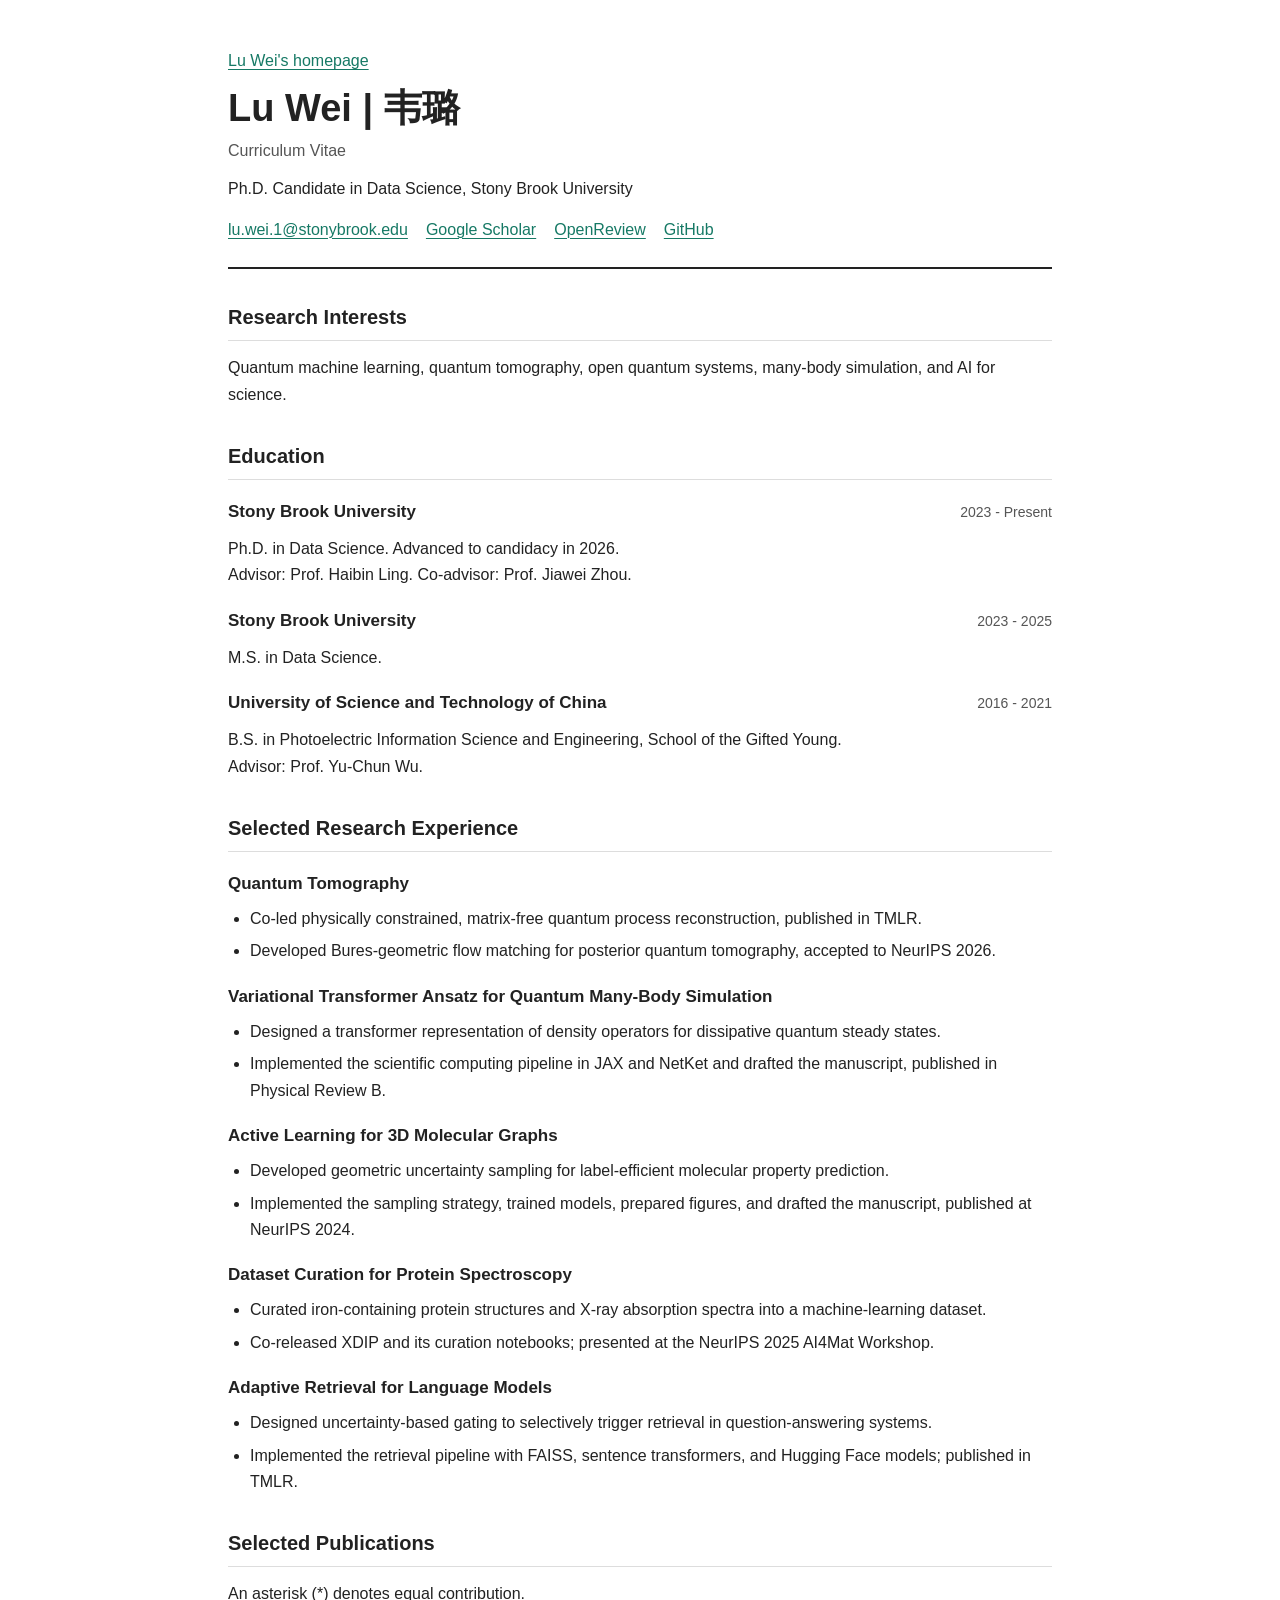
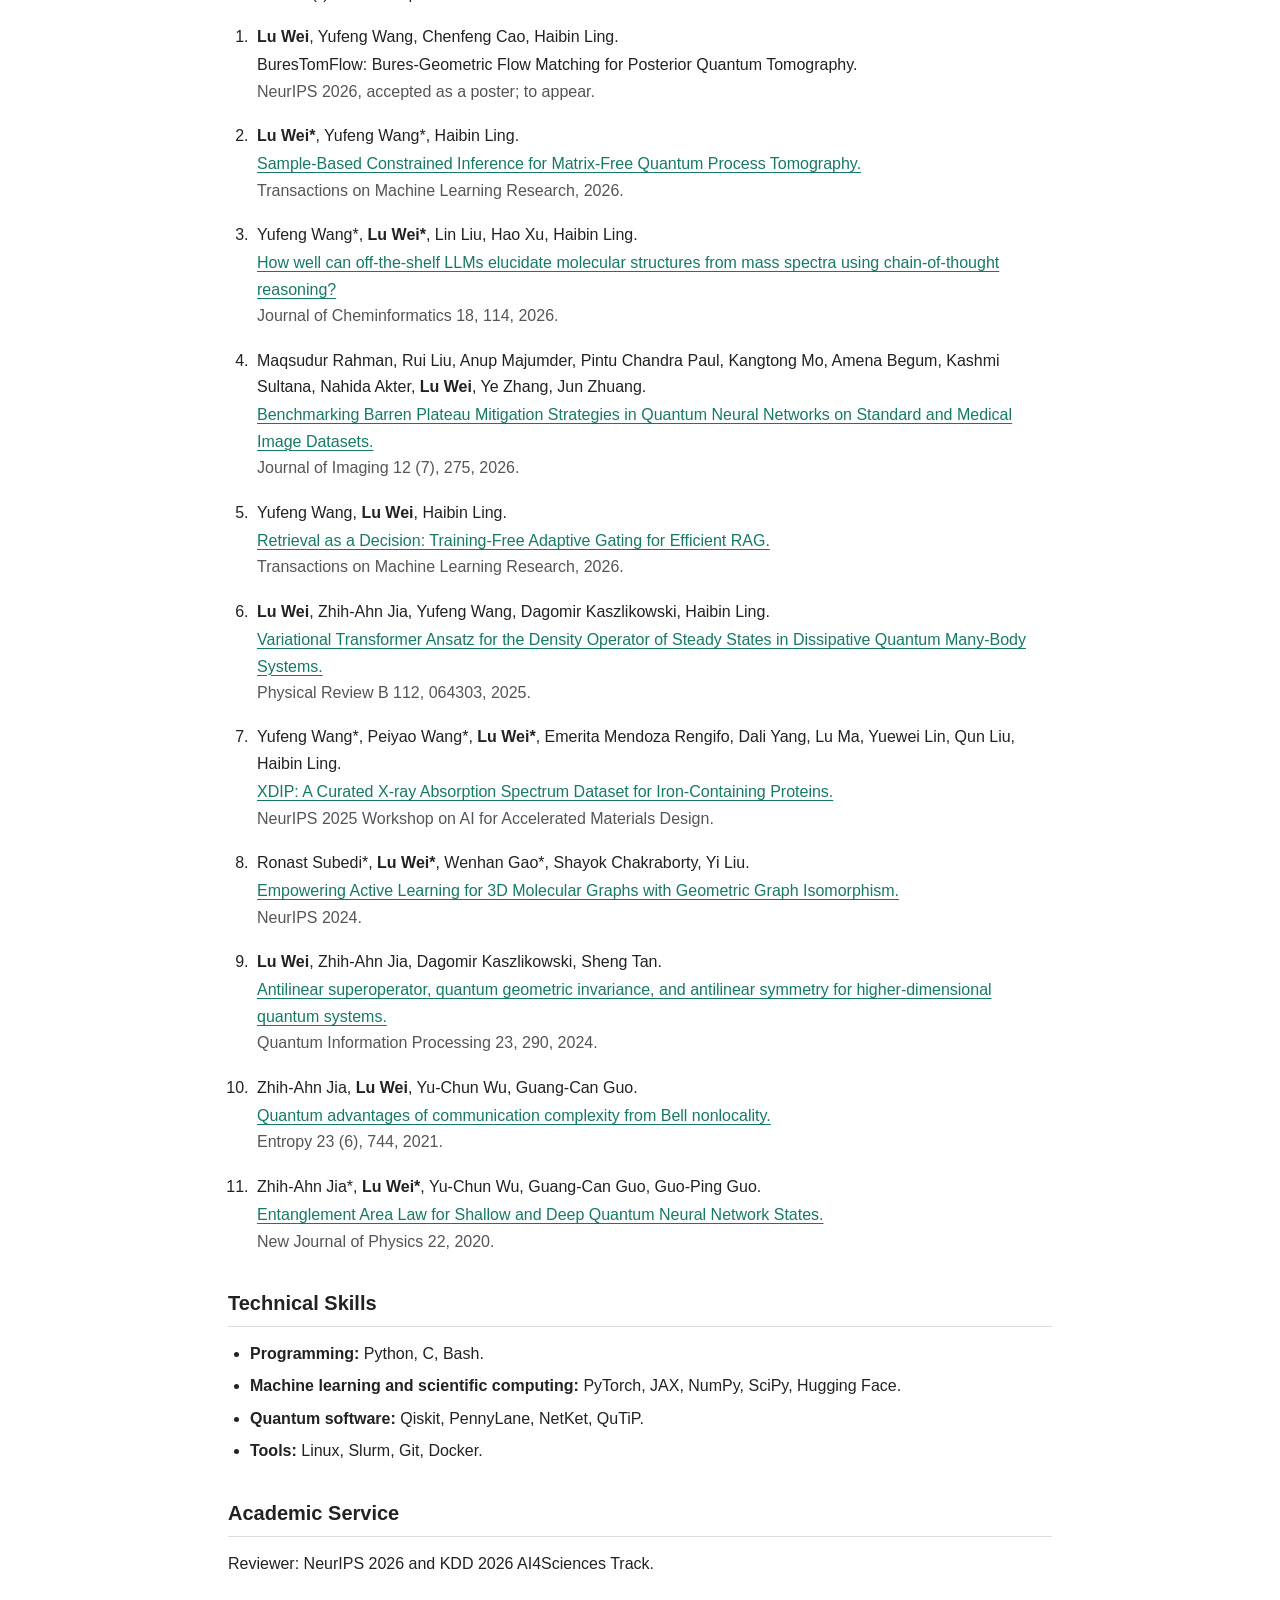
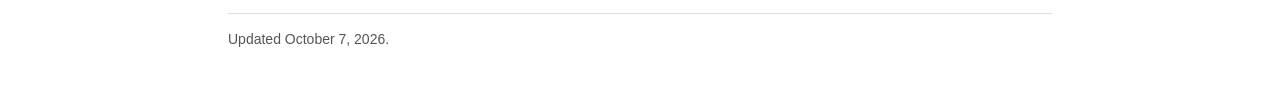
==== cv.html @ aa024386 "Add public CV" ====
<!DOCTYPE html>
<html lang="en">
<head>
  <meta charset="utf-8">
  <meta name="viewport" content="width=device-width, initial-scale=1">
  <meta name="description" content="Academic curriculum vitae of Lu Wei, a Data Science Ph.D. candidate at Stony Brook University.">
  <title>Lu Wei | Curriculum Vitae</title>
  <link rel="icon" href="favicon.png">
  <style>
    * { box-sizing: border-box; }
    body { margin: 0; background: #fff; color: #222; font: 16px/1.65 Arial, Helvetica, sans-serif; }
    main { max-width: 880px; margin: 48px auto; padding: 0 28px; }
    a { color: #167965; text-decoration-thickness: 1px; text-underline-offset: 3px; }
    a:hover { color: #0c5143; }
    a:focus-visible { outline: 2px solid #167965; outline-offset: 4px; }
    header { border-bottom: 2px solid #222; padding-bottom: 24px; }
    h1 { margin: 12px 0 2px; font-size: 38px; line-height: 1.2; }
    h2 { margin: 32px 0 14px; padding-bottom: 6px; border-bottom: 1px solid #ddd; font-size: 20px; }
    h3 { margin: 0 0 4px; font-size: 17px; }
    p { margin: 6px 0 12px; }
    .subtitle, .dates, footer { color: #555; }
    .contact { display: flex; flex-wrap: wrap; gap: 6px 18px; margin-top: 14px; }
    .entry { margin: 18px 0; }
    .entry-heading { display: flex; justify-content: space-between; align-items: baseline; gap: 8px 24px; }
    .dates { white-space: nowrap; font-size: 14px; }
    ul { padding-left: 22px; margin: 8px 0; }
    li { margin: 6px 0; }
    .publications { padding-left: 25px; }
    .publications li { padding-left: 4px; margin-bottom: 18px; }
    .publication-title { display: block; margin-top: 2px; }
    .venue { display: block; color: #555; }
    footer { border-top: 1px solid #ddd; margin-top: 36px; padding-top: 14px; font-size: 14px; }
    @media (max-width: 600px) {
      main { margin: 24px auto; padding: 0 20px; }
      h1 { font-size: 32px; }
      .entry-heading { display: block; }
      .contact { gap: 6px 14px; }
    }
    @media print {
      body { font-size: 10.5pt; }
      main { max-width: none; margin: 0; padding: 0; }
      h1 { font-size: 25pt; }
      h2 { font-size: 13pt; margin-top: 20px; break-after: avoid; }
      h3 { font-size: 11pt; }
      a { color: inherit; text-decoration: none; }
      .entry, .publications li { break-inside: avoid; }
      .back-link { display: none; }
      @page { margin: 18mm; }
    }
  </style>
</head>
<body>
  <main>
    <header>
      <a class="back-link" href="./">Lu Wei's homepage</a>
      <h1>Lu Wei | 韦璐</h1>
      <p class="subtitle">Curriculum Vitae</p>
      <p>Ph.D. Candidate in Data Science, Stony Brook University</p>
      <nav class="contact" aria-label="Contact and academic profiles">
        <a href="mailto:lu.wei.1@stonybrook.edu">lu.wei.1@stonybrook.edu</a>
        <a href="https://scholar.google.com/citations?user=QuVuEikAAAAJ">Google Scholar</a>
        <a href="https://openreview.net/profile?id=~Lu_Wei2">OpenReview</a>
        <a href="https://github.com/DDDIGHE">GitHub</a>
      </nav>
    </header>

    <section aria-labelledby="interests">
      <h2 id="interests">Research Interests</h2>
      <p>Quantum machine learning, quantum tomography, open quantum systems, many-body simulation, and AI for science.</p>
    </section>

    <section aria-labelledby="education">
      <h2 id="education">Education</h2>
      <div class="entry">
        <div class="entry-heading">
          <h3>Stony Brook University</h3>
          <span class="dates">2023 - Present</span>
        </div>
        <p>Ph.D. in Data Science. Advanced to candidacy in 2026.<br>
          Advisor: Prof. Haibin Ling. Co-advisor: Prof. Jiawei Zhou.</p>
      </div>
      <div class="entry">
        <div class="entry-heading">
          <h3>Stony Brook University</h3>
          <span class="dates">2023 - 2025</span>
        </div>
        <p>M.S. in Data Science.</p>
      </div>
      <div class="entry">
        <div class="entry-heading">
          <h3>University of Science and Technology of China</h3>
          <span class="dates">2016 - 2021</span>
        </div>
        <p>B.S. in Photoelectric Information Science and Engineering, School of the Gifted Young.<br>
          Advisor: Prof. Yu-Chun Wu.</p>
      </div>
    </section>

    <section aria-labelledby="experience">
      <h2 id="experience">Selected Research Experience</h2>
      <div class="entry">
        <h3>Quantum Tomography</h3>
        <ul>
          <li>Co-led physically constrained, matrix-free quantum process reconstruction, published in TMLR.</li>
          <li>Developed Bures-geometric flow matching for posterior quantum tomography, accepted to NeurIPS 2026.</li>
        </ul>
      </div>
      <div class="entry">
        <h3>Variational Transformer Ansatz for Quantum Many-Body Simulation</h3>
        <ul>
          <li>Designed a transformer representation of density operators for dissipative quantum steady states.</li>
          <li>Implemented the scientific computing pipeline in JAX and NetKet and drafted the manuscript, published in Physical Review B.</li>
        </ul>
      </div>
      <div class="entry">
        <h3>Active Learning for 3D Molecular Graphs</h3>
        <ul>
          <li>Developed geometric uncertainty sampling for label-efficient molecular property prediction.</li>
          <li>Implemented the sampling strategy, trained models, prepared figures, and drafted the manuscript, published at NeurIPS 2024.</li>
        </ul>
      </div>
      <div class="entry">
        <h3>Dataset Curation for Protein Spectroscopy</h3>
        <ul>
          <li>Curated iron-containing protein structures and X-ray absorption spectra into a machine-learning dataset.</li>
          <li>Co-released XDIP and its curation notebooks; presented at the NeurIPS 2025 AI4Mat Workshop.</li>
        </ul>
      </div>
      <div class="entry">
        <h3>Adaptive Retrieval for Language Models</h3>
        <ul>
          <li>Designed uncertainty-based gating to selectively trigger retrieval in question-answering systems.</li>
          <li>Implemented the retrieval pipeline with FAISS, sentence transformers, and Hugging Face models; published in TMLR.</li>
        </ul>
      </div>
    </section>

    <section aria-labelledby="publications">
      <h2 id="publications">Selected Publications</h2>
      <p>An asterisk (*) denotes equal contribution.</p>
      <ol class="publications">
        <li>
          <strong>Lu Wei</strong>, Yufeng Wang, Chenfeng Cao, Haibin Ling.
          <span class="publication-title">BuresTomFlow: Bures-Geometric Flow Matching for Posterior Quantum Tomography.</span>
          <span class="venue">NeurIPS 2026, accepted as a poster; to appear.</span>
        </li>
        <li>
          <strong>Lu Wei*</strong>, Yufeng Wang*, Haibin Ling.
          <a class="publication-title" href="https://openreview.net/forum?id=f2LcKcJL2m">Sample-Based Constrained Inference for Matrix-Free Quantum Process Tomography.</a>
          <span class="venue">Transactions on Machine Learning Research, 2026.</span>
        </li>
        <li>
          Yufeng Wang*, <strong>Lu Wei*</strong>, Lin Liu, Hao Xu, Haibin Ling.
          <a class="publication-title" href="https://doi.org/10.1186/s13321-026-01234-1">How well can off-the-shelf LLMs elucidate molecular structures from mass spectra using chain-of-thought reasoning?</a>
          <span class="venue">Journal of Cheminformatics 18, 114, 2026.</span>
        </li>
        <li>
          Maqsudur Rahman, Rui Liu, Anup Majumder, Pintu Chandra Paul, Kangtong Mo, Amena Begum, Kashmi Sultana, Nahida Akter, <strong>Lu Wei</strong>, Ye Zhang, Jun Zhuang.
          <a class="publication-title" href="https://doi.org/10.3390/jimaging12070275">Benchmarking Barren Plateau Mitigation Strategies in Quantum Neural Networks on Standard and Medical Image Datasets.</a>
          <span class="venue">Journal of Imaging 12 (7), 275, 2026.</span>
        </li>
        <li>
          Yufeng Wang, <strong>Lu Wei</strong>, Haibin Ling.
          <a class="publication-title" href="https://openreview.net/forum?id=L8gYtUZfVU">Retrieval as a Decision: Training-Free Adaptive Gating for Efficient RAG.</a>
          <span class="venue">Transactions on Machine Learning Research, 2026.</span>
        </li>
        <li>
          <strong>Lu Wei</strong>, Zhih-Ahn Jia, Yufeng Wang, Dagomir Kaszlikowski, Haibin Ling.
          <a class="publication-title" href="https://journals.aps.org/prb/abstract/10.1103/bpf7-d1yp">Variational Transformer Ansatz for the Density Operator of Steady States in Dissipative Quantum Many-Body Systems.</a>
          <span class="venue">Physical Review B 112, 064303, 2025.</span>
        </li>
        <li>
          Yufeng Wang*, Peiyao Wang*, <strong>Lu Wei*</strong>, Emerita Mendoza Rengifo, Dali Yang, Lu Ma, Yuewei Lin, Qun Liu, Haibin Ling.
          <a class="publication-title" href="https://openreview.net/pdf?id=hFzjgQzoVU">XDIP: A Curated X-ray Absorption Spectrum Dataset for Iron-Containing Proteins.</a>
          <span class="venue">NeurIPS 2025 Workshop on AI for Accelerated Materials Design.</span>
        </li>
        <li>
          Ronast Subedi*, <strong>Lu Wei*</strong>, Wenhan Gao*, Shayok Chakraborty, Yi Liu.
          <a class="publication-title" href="https://proceedings.neurips.cc/paper_files/paper/2024/file/6462073c6bdf864ebfbbb11e80619f3e-Paper-Conference.pdf">Empowering Active Learning for 3D Molecular Graphs with Geometric Graph Isomorphism.</a>
          <span class="venue">NeurIPS 2024.</span>
        </li>
        <li>
          <strong>Lu Wei</strong>, Zhih-Ahn Jia, Dagomir Kaszlikowski, Sheng Tan.
          <a class="publication-title" href="https://doi.org/10.1007/s11128-024-04499-3">Antilinear superoperator, quantum geometric invariance, and antilinear symmetry for higher-dimensional quantum systems.</a>
          <span class="venue">Quantum Information Processing 23, 290, 2024.</span>
        </li>
        <li>
          Zhih-Ahn Jia, <strong>Lu Wei</strong>, Yu-Chun Wu, Guang-Can Guo.
          <a class="publication-title" href="https://doi.org/10.3390/e23060744">Quantum advantages of communication complexity from Bell nonlocality.</a>
          <span class="venue">Entropy 23 (6), 744, 2021.</span>
        </li>
        <li>
          Zhih-Ahn Jia*, <strong>Lu Wei*</strong>, Yu-Chun Wu, Guang-Can Guo, Guo-Ping Guo.
          <a class="publication-title" href="https://iopscience.iop.org/article/10.1088/1367-2630/ab8262">Entanglement Area Law for Shallow and Deep Quantum Neural Network States.</a>
          <span class="venue">New Journal of Physics 22, 2020.</span>
        </li>
      </ol>
    </section>

    <section aria-labelledby="skills">
      <h2 id="skills">Technical Skills</h2>
      <ul>
        <li><strong>Programming:</strong> Python, C, Bash.</li>
        <li><strong>Machine learning and scientific computing:</strong> PyTorch, JAX, NumPy, SciPy, Hugging Face.</li>
        <li><strong>Quantum software:</strong> Qiskit, PennyLane, NetKet, QuTiP.</li>
        <li><strong>Tools:</strong> Linux, Slurm, Git, Docker.</li>
      </ul>
    </section>

    <section aria-labelledby="service">
      <h2 id="service">Academic Service</h2>
      <p>Reviewer: NeurIPS 2026 and KDD 2026 AI4Sciences Track.</p>
    </section>

    <footer>Updated October 7, 2026.</footer>
  </main>
</body>
</html>
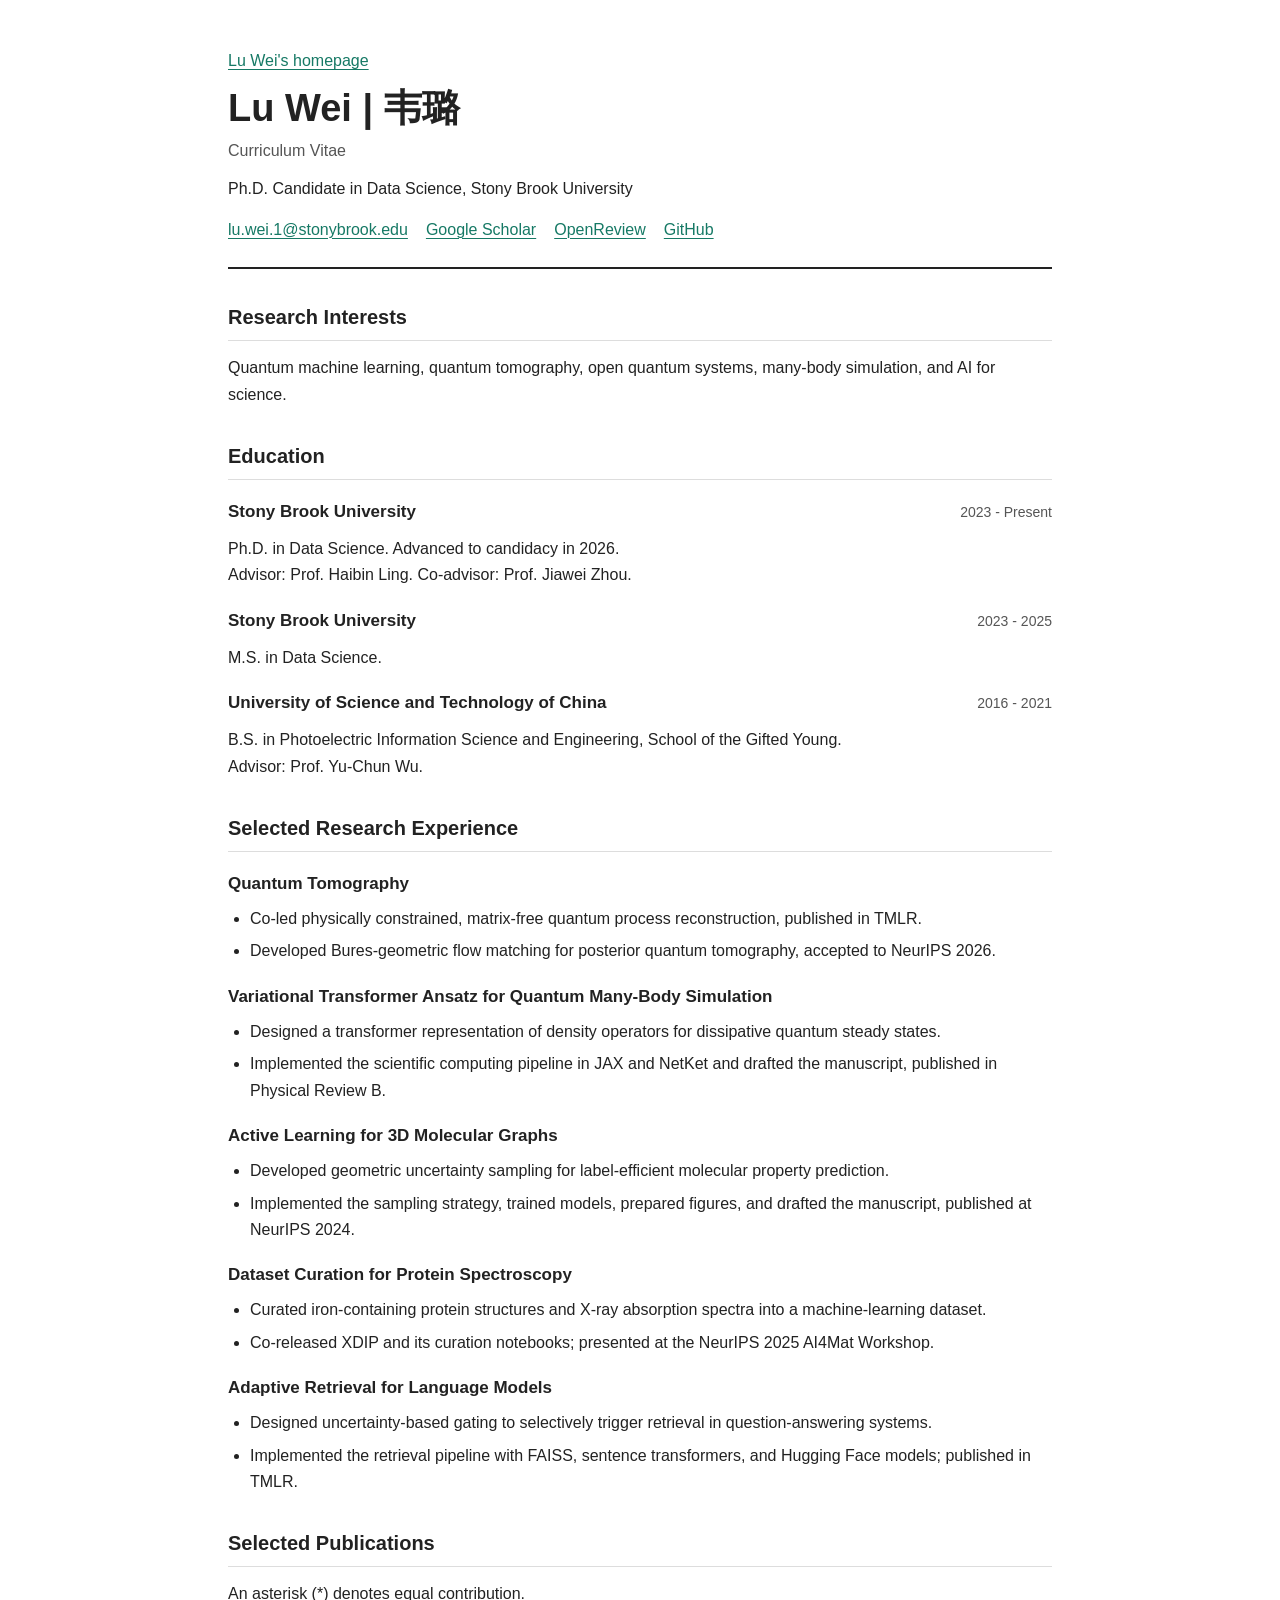
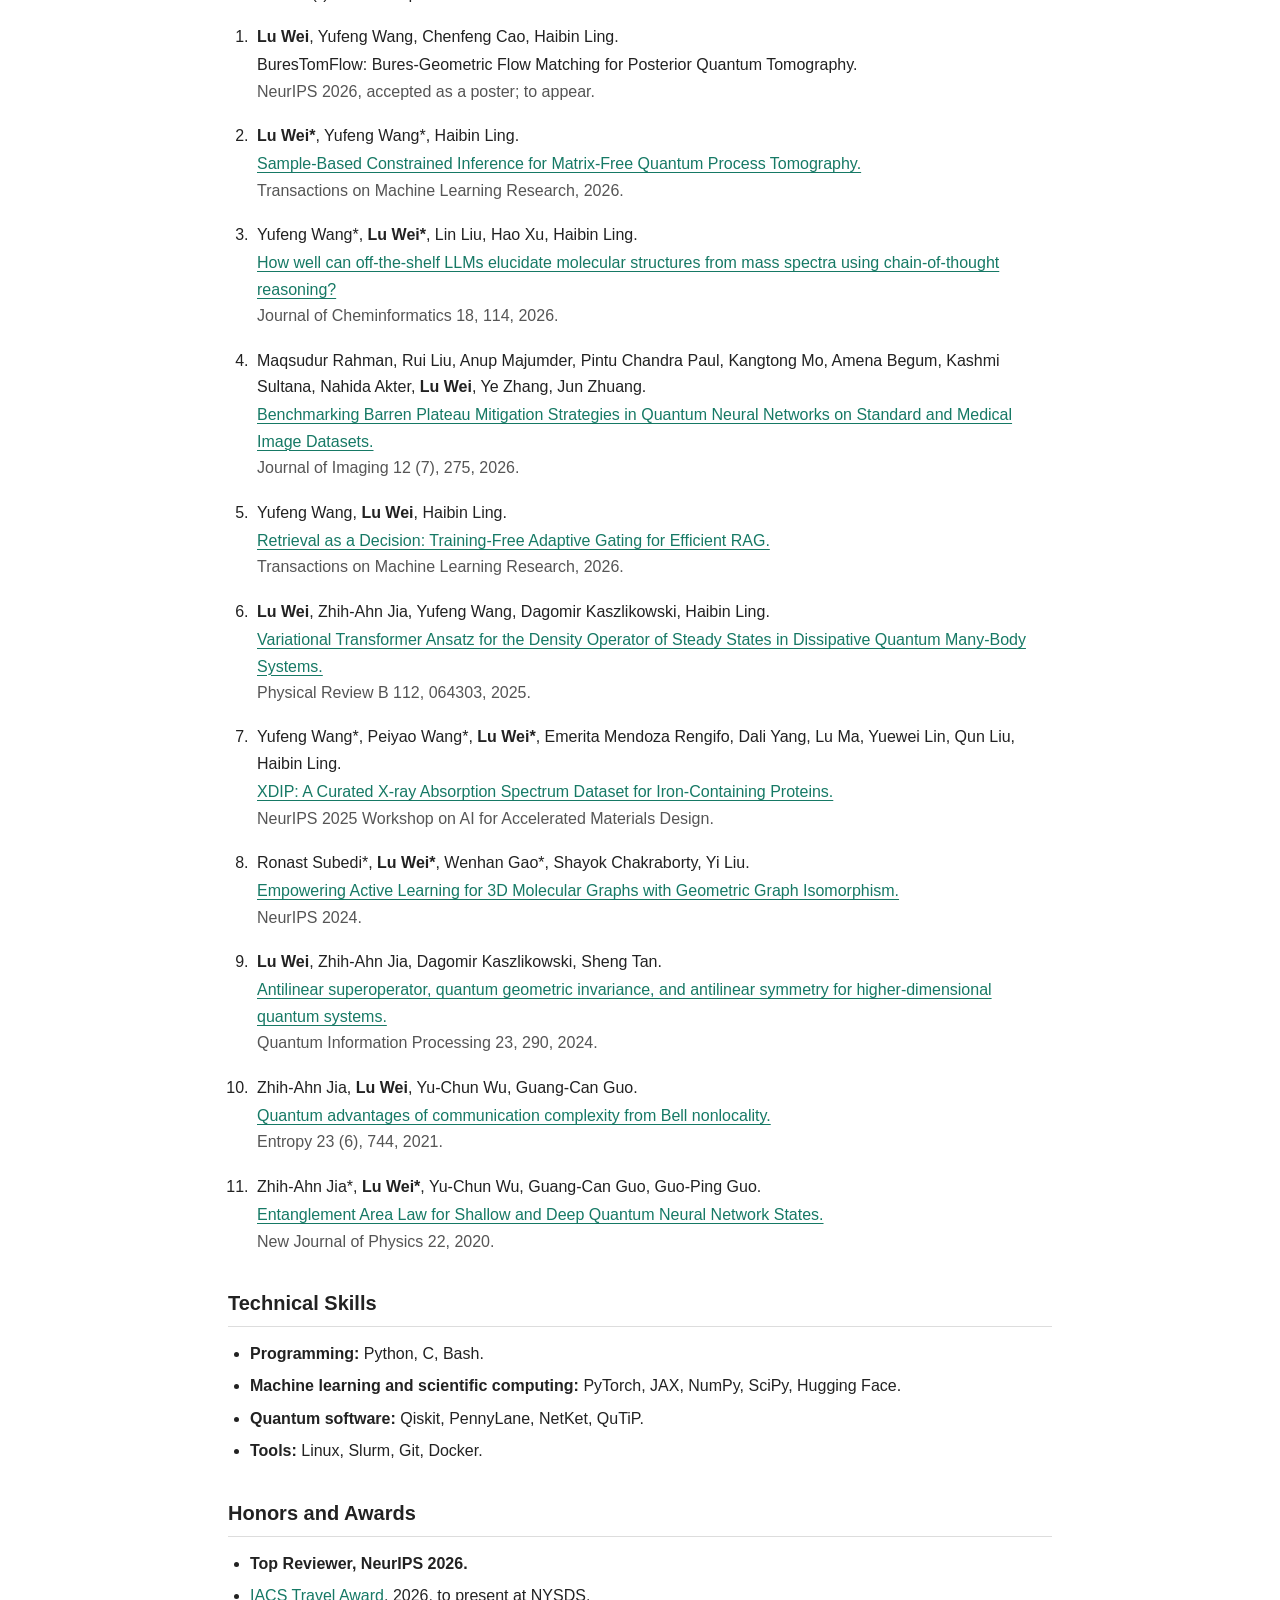
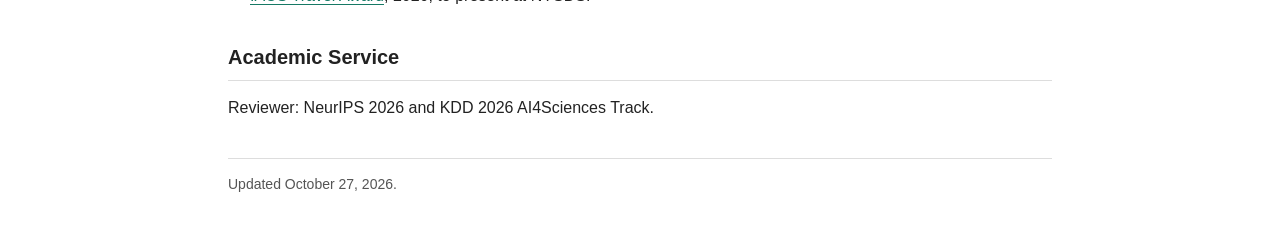
==== commit deaab331: "Add reviewer recognition and travel award to CV" ====
--- a/cv.html
+++ b/cv.html
@@ -207,12 +207,20 @@
       </ul>
     </section>
 
+    <section aria-labelledby="honors">
+      <h2 id="honors">Honors and Awards</h2>
+      <ul>
+        <li><strong>Top Reviewer, NeurIPS 2026.</strong></li>
+        <li><a href="https://iacs.stonybrook.edu/opportunities/awards/travel-award">IACS Travel Award</a>, 2026, to present at NYSDS.</li>
+      </ul>
+    </section>
+
     <section aria-labelledby="service">
       <h2 id="service">Academic Service</h2>
       <p>Reviewer: NeurIPS 2026 and KDD 2026 AI4Sciences Track.</p>
     </section>
 
-    <footer>Updated October 7, 2026.</footer>
+    <footer>Updated October 27, 2026.</footer>
   </main>
 </body>
 </html>
